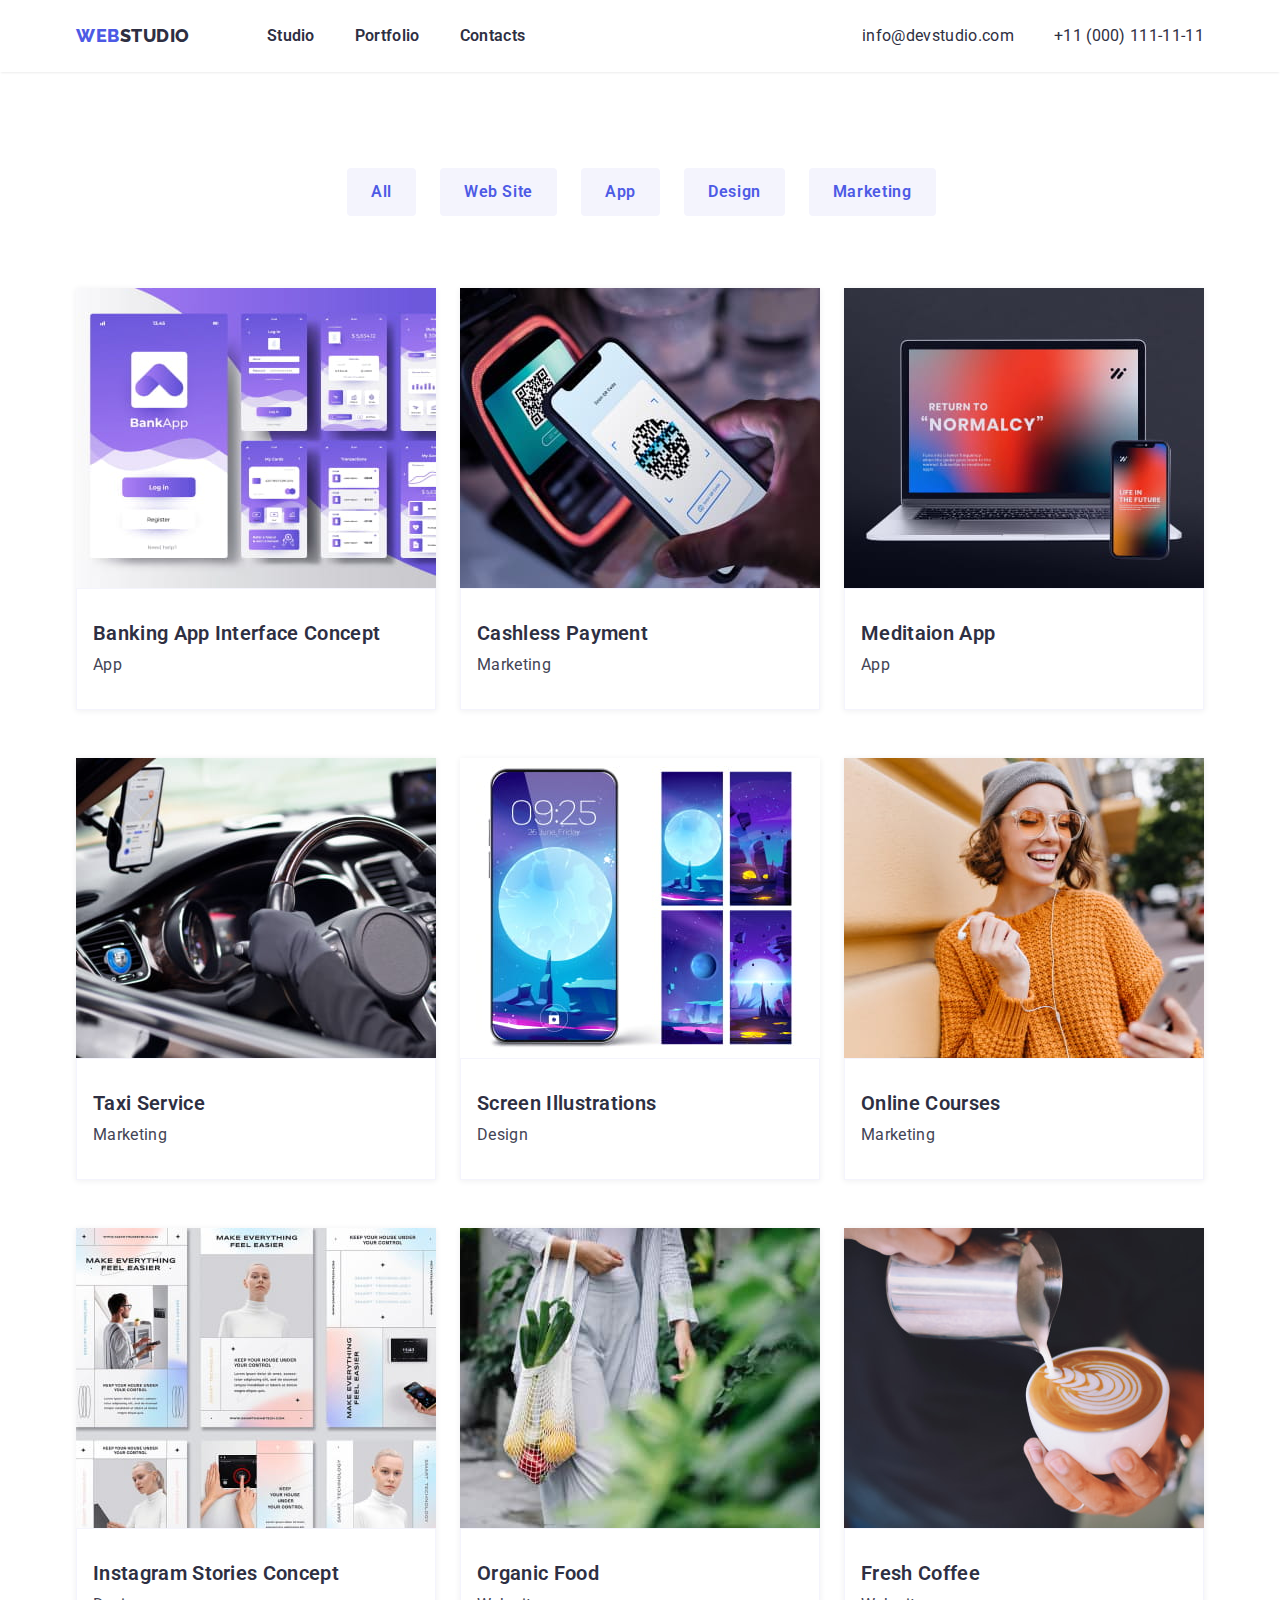
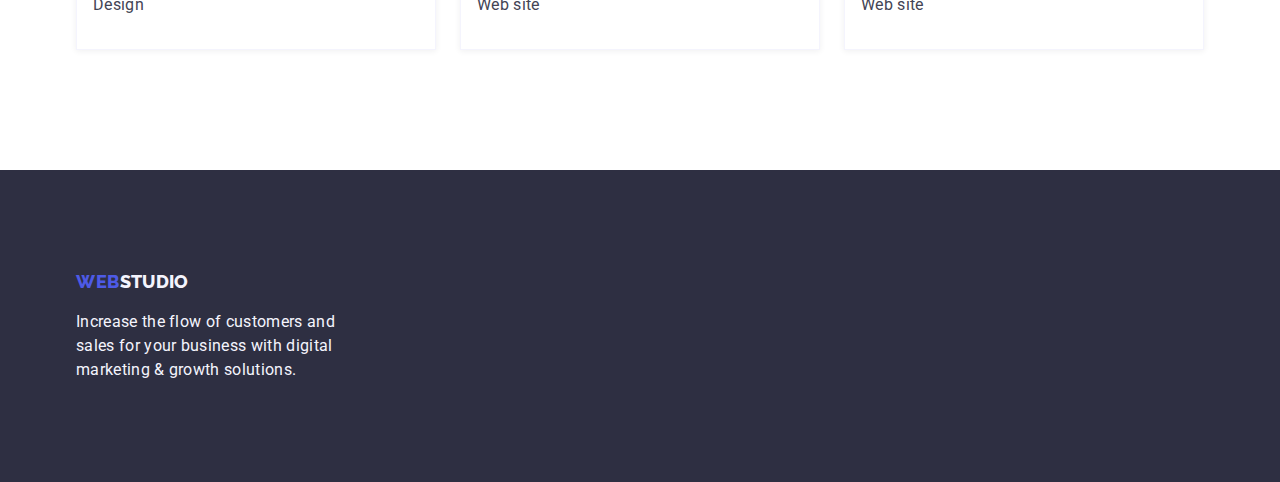
==== portfolio.html @ c6160f3b "Створення директорії" ====
<!DOCTYPE html>
<html lang="en">

<head>
    <meta charset="UTF-8">
    <meta http-equiv="X-UA-Compatible" content="IE=edge">
    <meta name="viewport" content="width=device-width, initial-scale=1.0">
    <link href="https://fonts.googleapis.com/css?family=Roboto:400,500,600,700,800" rel="stylesheet">
    <link href="https://fonts.googleapis.com/css?family=Raleway:400,800" rel="stylesheet">
    <link rel="stylesheet"
        href="https://cdnjs.cloudflare.com/ajax/libs/modern-normalize/1.1.0/modern-normalize.min.css">
    <link rel="stylesheet" href="./css/styles.css">

    <title>Webstudio</title>
</head>

<body>
    <header>
        <div class="container">
            <nav class="navigation">
                <!-- logo -->
                <a class="logo" href="./index.html"><span class="web">Web</span><span class="studio">studio</span></a>
                <ul class="nav-list">
                    <li><a class="navigation-item" href="./index.html">Studio</a></li>
                    <li><a class="navigation-item" href="./portfolio.html">Portfolio</a></li>
                    <li><a class="navigation-item" href="#">Contacts</a></li>
                </ul>

                <ul class="contacts">
                    <li><a class="contacts-item1" href="mailto:info@devstudio.com">info@devstudio.com</a></li>
                    <li><a class="contacts-item2" href="tel:+110001111111">+11 (000) 111-11-11</a></li>
                </ul>
            </nav>
        </div>
    </header>

    <main>
        <!-- Фільтри -->
        
            <section class="hero-portfolio">
                <div class="container">
                <h1 class="main-title">Portfolio</h1>
                <ul class="filters">
                    <li class="filter-buttons first-button"><button class="button " type="button"><span
                                class="text-buttons">All</span>
                        </button></li>
                    <li class="filter-buttons"><button class="button button-web" type="button"><span
                                class="text-buttons">Web
                                Site</span></button>
                    </li>
                    <li class="filter-buttons"><button class="button" type="button"><span
                                class="text-buttons">App</span></button></li>
                    <li class="filter-buttons"><button class="button button-design" type="button"><span
                                class="text-buttons">Design</span></button>
                    </li>
                    <li class="filter-buttons last-button"><button class="button " type="button"><span
                                class="text-buttons">Marketing</span></button>
                    </li>
                </ul>

                <!-- Картки -->
                <ul class="card-list ">
                    <li class="portfolio-card left-card">
                        <a href="#" class="card-link">
                            <img class="card-img" width="360" src="./images/portfolio/bankingApp.jpg"
                                alt="sample of website">
                            <div class="project-name-type">
                                <h2 class="project-name">Banking App Interface Concept</h2>
                                <p class="project-type">App</p>
                            </div>
                        </a>
                    </li>
                    <li class="portfolio-card ">
                        <a href="#" class="card-link">
                            <img class="card-img" width="360" src="./images/portfolio/CashlessPayment.jpg"
                                alt="sample of marketing">
                            <div class="project-name-type">
                                <h2 class="project-name">Cashless Payment</h2>
                                <p class="project-type">Marketing</p>
                            </div>
                        </a>
                    </li>
                    <li class="portfolio-card right-card">
                        <a href="#" class="card-link">
                            <img class="card-img" width="360" src="./images/portfolio/meditationApp.jpg"
                                alt="sample of application">
                            <div class="project-name-type">
                                <h2 class="project-name">Meditaion App</h2>
                                <p class="project-type">App</p>
                            </div>
                        </a>
                    </li>
                    <li class="portfolio-card left-card">
                        <a href="#" class="card-link">
                            <img class="card-img" width="360" src="./images/portfolio/taxiServis.jpg"
                                alt="sample of marketing">
                            <div class="project-name-type">
                                <h2 class="project-name">Taxi Service</h2>
                                <p class="project-type">Marketing</p>
                            </div>
                        </a>
                    </li>

                    <li class="portfolio-card">
                        <a href="#" class="card-link">
                            <img class="card-img" width="360" src="./images/portfolio/screenIllustration.jpg"
                                alt="sample of design">
                            <div class="project-name-type">
                                <h2 class="project-name">Screen Illustrations</h2>
                                <p class="project-type">Design</p>
                            </div>
                        </a>
                    </li>
                    <li class="portfolio-card right-card">
                        <a href="#" class="card-link">
                            <img class="card-img" width="360" src="./images/portfolio/onlineCourses.jpg"
                                alt="sample of marketing">
                            <div class="project-name-type">
                                <h2 class="project-name">Online Courses</h2>
                                <p class="project-type">Marketing</p>
                            </div>
                        </a>
                    </li>
                    <li class="portfolio-card left-card bottom-card">
                        <a href="#" class="card-link">
                            <img class="card-img" width="360" src="./images/portfolio/instagramStories.jpg"
                                alt="sample of design">
                            <div class="project-name-type">
                                <h2 class="project-name">Instagram Stories Concept</h2>
                                <p class="project-type">Design</p>
                            </div>
                        </a>
                    </li>
                    <li class="portfolio-card bottom-card">
                        <a href="#" class="card-link ">
                            <img class="card-img" width="360" src="./images/portfolio/organicFood.jpg"
                                alt="sampple of web site">
                            <div class="project-name-type">
                                <h2 class="project-name">Organic Food</h2>
                                <p class="project-type">Web site</p>
                            </div> 
                        </a>
                    </li>
                    <li class="portfolio-card right-card bottom-card">
                        <a href="#" class="card-link">
                            <img class="card-img" width="360" src="./images/portfolio/freshCoffe.jpg"
                                alt="sample of web site">
                            <div class="project-name-type">
                                <h2 class="project-name">Fresh Coffee</h2>
                                <p class="project-type">Web site</p>
                            </div> 
                        </a>
                    </li>
                </ul>
                </div>
            </section>
        
    </main>

    <footer>
        <div class="container">
            <a class="logo-footer" href="index.html"><span class="web">Web</span><span class="studio-footer">studio</span></a>
            <p class="footer-info">Increase the flow of customers and sales for your business with digital marketing &
                growth solutions.
            </p>
        </div>
    </footer>

</body>

</html>
---- css/styles.css ----
/* Обнуление */
*,
*::before,
*::after {
  padding: 0;
  margin: 0;
  border: 0;
  box-sizing: border-box;
}
a {
  text-decoration: none;
  color: var(--dark);
}
a:visited {
  color: black;
}
ul,
ol,
li {
  list-style: none;
}
img {
  vertical-align: top;
}
h1,
h2,
h3,
h4,
h5,
h6 {
  font-weight: inherit;
  font-size: inherit;
}
button {
  font-family: inherit;
}
/* ___________________________________________________________________________________________________________________________________________________ */
:root {
  --iris: #4d5ae5;
  --subtle-text: #8e8f99;
  --text: #434455;
  --light: #f4f4fd;
  --dark: #2e2f42;
  --accent: #e7e9fc;
  --success: #31d0aa;
}
body {
  font-family: "Roboto", sans-serif;
  color: var(--dark);
  letter-spacing: 0.02em;
}
.container {
  width: 1158px;
  padding-left: 15px;
  padding-right: 15px;
  margin: 0px auto;
}
.section {
  padding-bottom: 120px;
}
/* __________________________________________Header_____________________ */

header {
  box-shadow: 0 2px 2px -1px #ececec;
  padding: 24px 0px;
}
.navigation {
  display: flex;
}
.nav-list {
  display: flex;
}
.nav-list > li:not(:last-child) {
  margin-right: 40px;
}
.logo {
  color: var(--dark);
  margin-right: 77px;
}
.logo:hover {
  color: var(--text);
}
.logo:focus {
  color: var(--iris);
}
.web {
  font-family: "Raleway", sans-serif;
  font-weight: 800;
  font-size: 18px;
  line-height: 1.33;
  text-transform: uppercase;
  color: var(--iris);
  letter-spacing: 0.03em;
}
.studio {
  font-family: "Raleway", sans-serif;
  font-weight: 800;
  font-size: 18px;
  line-height: 1.33;
  text-transform: uppercase;
  letter-spacing: 0.03em;
}
.contacts {
  display: flex;
  color: var(--dark);
  cursor: pointer;

  margin-left: auto;
}
.navigation-item {
  font-weight: 600;
  font-size: 16px;
  line-height: 1.5;
}
.navigation-item:hover {
  color: var(--text);
}
.navigation-item:focus {
  color: var(--iris);
}
.contacts-item1 {
  display: inline-block;
  font-weight: 400;
  font-size: 16px;
  line-height: 1.5;

  margin-right: 40px;
}
.contacts-item1:hover {
  color: var(--text);
}
.contacts-item1:focus {
  color: var(--iris);
}
.contacts-item2 {
  display: inline-block;
  font-weight: 400;
  font-size: 16px;
  line-height: 1.5;
}
.contacts-item2:hover {
  color: var(--text);
}
.contacts-item2:focus {
  color: var(--iris);
}

/* ________________________________________Index__________________ */

.main-info {
  background-color: var(--dark);

  padding-top: 192px;
  padding-bottom: 192px;
}
.main-text {
  color: var(--light);
  font-weight: 600;
  font-size: 56px;
  line-height: 1.07;

  text-align: center;
}
.order-button {
  background-color: var(--iris);
  color: var(--light);
  box-shadow: 0px 4px 4px rgba(0, 0, 0, 0.15);
  border-radius: 4px;
  font-weight: 600;
  font-size: 16px;
  line-height: 1.18;
  letter-spacing: 0.04em;

  margin: 0 auto;
  display: block;
  margin-top: 48px;
  padding: 16px 32px;
}
.order-button:focus {
  background-color: #404bbf;
  border: none;
}
.features {
  padding-top: 120px;
}
.feature-main {
  color: transparent;
  font-size: 0;
}
.feature-list {
  display: flex;
}
.feature:not(:last-child) {
  margin-right: 24px;
}
.feature {
  width: 264px;
}
.feature-title {
  font-weight: 600;
  font-size: 20px;
  line-height: 1.2;

  margin-bottom: 8px;
}
.feature-text {
  font-weight: 400;
  font-size: 16px;
  line-height: 1.5;
}
.what-we-do {
  text-align: center;
}

.what-we-do-title {
  font-weight: 600;
  font-size: 36px;
  line-height: 1.11;
  text-transform: capitalize;

  margin-bottom: 72px;
}
.what-we-do-cards {
  display: flex;
}
.what-we-do-img {
  display: inline-block;
}
.what-we-do-card:not(:last-child) {
  margin-right: 24px;
}
.our-team {
  background-color: var(--light);

  text-align: center;
  padding-top: 120px;
}
.our-team-title {
  font-weight: 600;
  font-size: 36px;
  line-height: 1.11;
  text-transform: capitalize;

  margin-bottom: 72px;
}
.our-team-list {
  display: flex;
}
.our-team-cards {
  background-color: #fff;

  /* box-shadow: 0px 1px 6px rgba(46, 47, 66, 0.08),
    0px 1px 1px rgba(46, 47, 66, 0.16), 0px 2px 1px rgba(46, 47, 66, 0.08);
  border-radius: 0px 0px 4px 4px; */
}

.our-team-img {
  display: inline-block;
}
.our-team-name-position {
  padding-top: 32px;

  padding-bottom: 32px;
}
.our-team-name {
  font-weight: 600;
  font-size: 20px;
  line-height: 1.2;
  text-align: center;

  margin-bottom: 8px;
}
.our-team-position {
  color: var(--text);
  font-size: 16px;
  line-height: 1.5;
  text-align: center;
}

.our-team-cards:not(:last-child) {
  margin-right: 24px;
}

/* ___________________________________________Portfolio_________________ */

.hero-portfolio {
  padding-top: 96px;
  padding-bottom: 120px;
}
.main-title {
  color: transparent;
  font-size: 0;
}

.filters {
  display: flex;
  margin-bottom: 72px;
}
.button {
  background-color: var(--light);
  cursor: pointer;
  /* border: 1px solid #e7e9fc; */
  border-radius: 4px;
  font-weight: 600;
  font-size: 16px;
  line-height: 1.5;
  text-align: center;
  letter-spacing: 0.04em;
  color: var(--iris);

  padding: 8px 16px;
}
.filter-button:hover {
  background-color: var(--accent);
}
.filter-button:focus {
  background-color: var(--iris);
  color: var(--light);
}
.filter-buttons {
  margin-right: 24px;
}
.first-button {
  margin-left: 271px;
}
.text-buttons {
  display: inline-block;
  padding: 4px 8px;
}
.last-button {
  margin-right: 0;
}

.card-list {
  display: flex;
  flex-wrap: wrap;
  row-gap: 48px;
  column-gap: 24px;
}
.portfolio-card {
  box-shadow: 0px 1px 6px rgba(46, 47, 66, 0.08);

  display: inline-block;
}
.card-img {
  display: inline-block;
}
.right-card {
  column-gap: 0px;
}

.bottom-card {
  row-gap: 0px;
}
.project-name-type {
  border: 0.5px solid var(--light);
  
  padding-left: 16px;
  padding-bottom: 32px;
  padding-top: 32px;

}
.project-type {
  font-size: 16px;
  line-height: 1.5;
  color: var(--text);

}
.project-name {
  font-weight: 600;
  font-size: 20px;
  line-height: 1.2;
  color: var(--dark);

  margin-bottom: 8px;
}

/* _____________________Footer_________________ */
footer {
  background-color: var(--dark);
  padding-top: 100px;

  padding-bottom: 100px;
}
.footer-info {
  font-size: 16px;
  line-height: 1.5;
  color: var(--light);

  max-width: 264px;
}
.logo-footer {
  display: inline-block;
  margin-bottom: 16px;
}
.studio-footer {
  color: var(--light);
  font-family: "Raleway", sans-serif;
  font-weight: 800;
  font-size: 18px;
  line-height: 1.17;
  text-transform: uppercase;
}
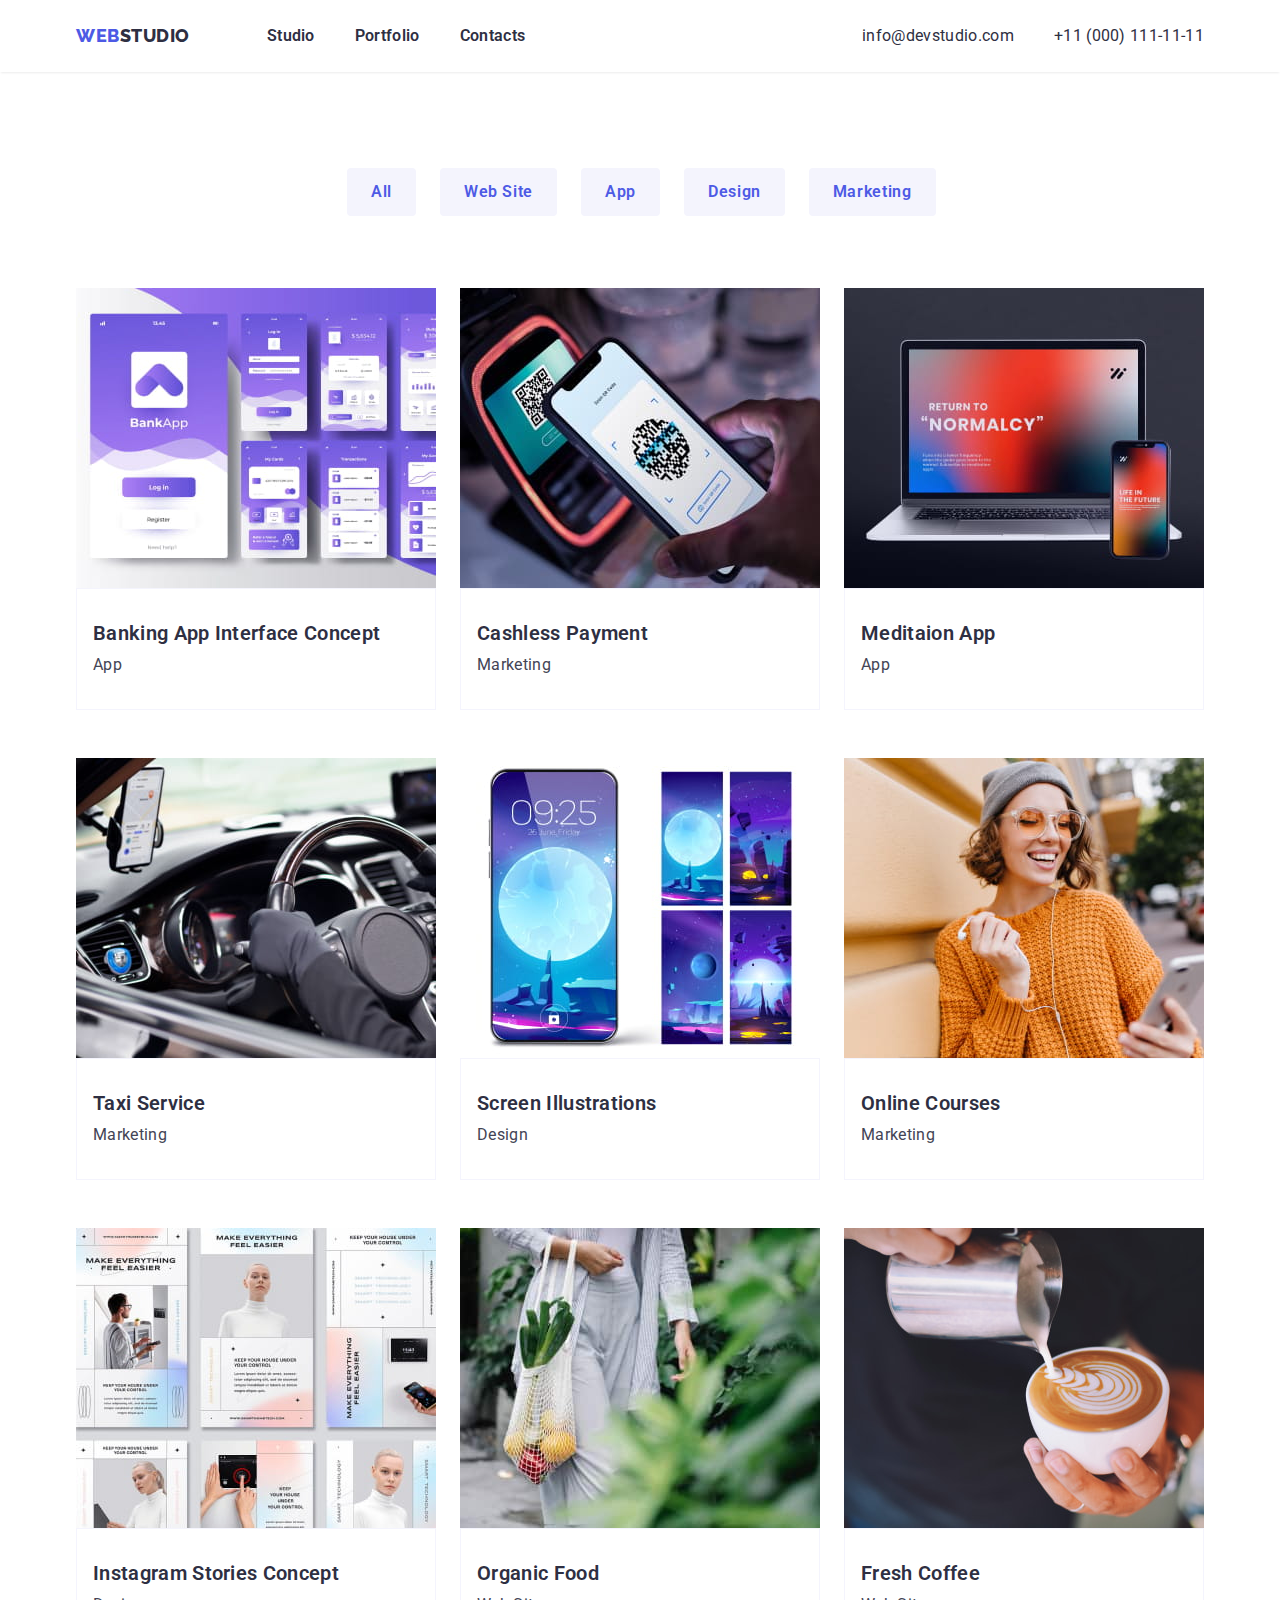
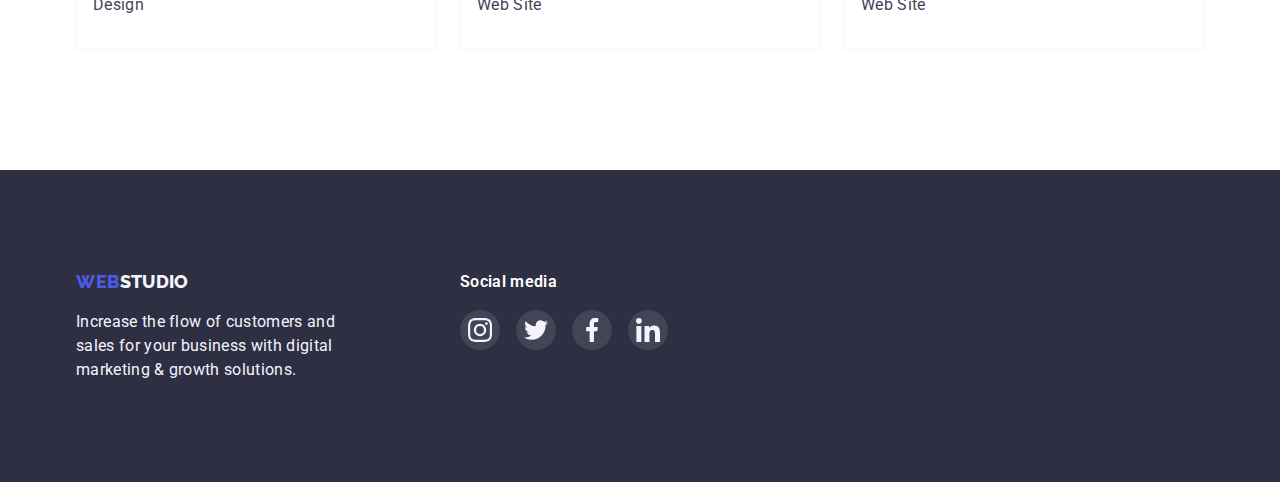
==== commit 6066f303: "Оформлення ДЗ-4" ====
--- a/portfolio.html
+++ b/portfolio.html
@@ -36,9 +36,9 @@
 
     <main>
         <!-- Фільтри -->
-        
-            <section class="hero-portfolio">
-                <div class="container">
+
+        <section class="hero-portfolio">
+            <div class="container">
                 <h1 class="main-title">Portfolio</h1>
                 <ul class="filters">
                     <li class="filter-buttons first-button"><button class="button " type="button"><span
@@ -60,7 +60,7 @@
 
                 <!-- Картки -->
                 <ul class="card-list ">
-                    <li class="portfolio-card left-card">
+                    <li class="portfolio-card">
                         <a href="#" class="card-link">
                             <img class="card-img" width="360" src="./images/portfolio/bankingApp.jpg"
                                 alt="sample of website">
@@ -80,7 +80,7 @@
                             </div>
                         </a>
                     </li>
-                    <li class="portfolio-card right-card">
+                    <li class="portfolio-card">
                         <a href="#" class="card-link">
                             <img class="card-img" width="360" src="./images/portfolio/meditationApp.jpg"
                                 alt="sample of application">
@@ -90,7 +90,7 @@
                             </div>
                         </a>
                     </li>
-                    <li class="portfolio-card left-card">
+                    <li class="portfolio-card">
                         <a href="#" class="card-link">
                             <img class="card-img" width="360" src="./images/portfolio/taxiServis.jpg"
                                 alt="sample of marketing">
@@ -111,7 +111,7 @@
                             </div>
                         </a>
                     </li>
-                    <li class="portfolio-card right-card">
+                    <li class="portfolio-card">
                         <a href="#" class="card-link">
                             <img class="card-img" width="360" src="./images/portfolio/onlineCourses.jpg"
                                 alt="sample of marketing">
@@ -121,7 +121,7 @@
                             </div>
                         </a>
                     </li>
-                    <li class="portfolio-card left-card bottom-card">
+                    <li class="portfolio-card bottom-card">
                         <a href="#" class="card-link">
                             <img class="card-img" width="360" src="./images/portfolio/instagramStories.jpg"
                                 alt="sample of design">
@@ -137,35 +137,73 @@
                                 alt="sampple of web site">
                             <div class="project-name-type">
                                 <h2 class="project-name">Organic Food</h2>
-                                <p class="project-type">Web site</p>
-                            </div> 
-                        </a>
-                    </li>
-                    <li class="portfolio-card right-card bottom-card">
+                                <p class="project-type">Web Site</p>
+                            </div>
+                        </a>
+                    </li>
+                    <li class="portfolio-card bottom-card">
                         <a href="#" class="card-link">
                             <img class="card-img" width="360" src="./images/portfolio/freshCoffe.jpg"
                                 alt="sample of web site">
                             <div class="project-name-type">
                                 <h2 class="project-name">Fresh Coffee</h2>
-                                <p class="project-type">Web site</p>
-                            </div> 
-                        </a>
-                    </li>
-                </ul>
-                </div>
-            </section>
-        
+                                <p class="project-type">Web Site</p>
+                            </div>
+                        </a>
+                    </li>
+                </ul>
+            </div>
+        </section>
+
     </main>
 
     <footer>
-        <div class="container">
-            <a class="logo-footer" href="index.html"><span class="web">Web</span><span class="studio-footer">studio</span></a>
-            <p class="footer-info">Increase the flow of customers and sales for your business with digital marketing &
-                growth solutions.
-            </p>
+        <div class="container footer-flex">
+            <div>
+                <a class="logo-footer" href="#"><span class="web">Web</span><span class="studio-footer">studio</span></a>
+    
+                <p class="footer-info">Increase the flow of customers and sales for your business with digital marketing
+                    &
+                    growth solutions.
+                </p>
+            </div>
+            <div class="social-footer">
+                <p>Social media</p>
+                <ul class="icons-footer">
+                    <li>
+                        <a href="#" class="social-link-footer">
+                            <svg class="icon-footer">
+                                <use href="./images/svg/icons.svg#icon-instagram-2"></use>
+                            </svg>
+                        </a>
+                    </li>
+                    <li>
+                        <a href="#" class="social-link-footer">
+                            <svg class="icon-footer">
+                                <use href="./images/svg/icons.svg#icon-twitter-1"></use>
+                            </svg>
+                        </a>
+                    </li>
+                    <li> <a href="#" class="social-link-footer">
+                            <svg class="icon-footer">
+                                <use href="./images/svg/icons.svg#icon-facebook-1"></use>
+                            </svg>
+                        </a></li>
+                    <li>
+                        <a href="#" class="social-link-footer">
+                            <svg class="icon-footer">
+                                <use href="./images/svg/icons.svg#icon-linkedin-1"></use>
+                            </svg>
+                        </a>
+                    </li>
+                </ul>
+            </div>
+    
+    
         </div>
     </footer>
-
 </body>
 
+</body>
+
 </html>--- a/css/styles.css
+++ b/css/styles.css
@@ -150,8 +150,24 @@
 .main-info {
   background-color: var(--dark);
 
+  min-width: 1440px;
+  height: 600px;
   padding-top: 192px;
   padding-bottom: 192px;
+  margin-left: auto;
+  margin-right: auto;
+
+  background-image: linear-gradient(
+      to right,
+      rgba(46, 47, 66, 0.7),
+      rgba(46, 47, 66, 0.7)
+    ),
+    url(../images/main/hero.jpg);
+
+  background-repeat: no-repeat;
+  background-position: center;
+  background-size: cover;
+  max-width: 1600px;
 }
 .main-text {
   color: var(--light);
@@ -164,21 +180,28 @@
 .order-button {
   background-color: var(--iris);
   color: var(--light);
-  box-shadow: 0px 4px 4px rgba(0, 0, 0, 0.15);
+box-shadow: 0px 4px 4px rgba(0, 0, 0, 0.15);
   border-radius: 4px;
   font-weight: 600;
   font-size: 16px;
   line-height: 1.18;
   letter-spacing: 0.04em;
+  cursor: pointer;
 
   margin: 0 auto;
   display: block;
   margin-top: 48px;
   padding: 16px 32px;
 }
+.order-button:hover {
+  box-shadow: 0px 1px 6px rgba(46, 47, 66, 0.08),
+    0px 1px 1px rgba(46, 47, 66, 0.16), 0px 2px 1px rgba(46, 47, 66, 0.08);
+}
 .order-button:focus {
   background-color: #404bbf;
   border: none;
+  cursor: pointer;
+  box-shadow: 0px 4px 4px rgba(0, 0, 0, 0.15);
 }
 .features {
   padding-top: 120px;
@@ -196,6 +219,18 @@
 .feature {
   width: 264px;
 }
+.feature-img {
+  display: flex;
+  background-color: var(--light);
+  width: 264px;
+  height: 112px;
+  align-items: center;
+  justify-content: center;
+}
+.icon-feature {
+  width: 64px;
+  height: 64px;
+}
 .feature-title {
   font-weight: 600;
   font-size: 20px;
@@ -249,18 +284,16 @@
 .our-team-cards {
   background-color: #fff;
 
-  /* box-shadow: 0px 1px 6px rgba(46, 47, 66, 0.08),
+  box-shadow: 0px 1px 6px rgba(46, 47, 66, 0.08),
     0px 1px 1px rgba(46, 47, 66, 0.16), 0px 2px 1px rgba(46, 47, 66, 0.08);
-  border-radius: 0px 0px 4px 4px; */
+  border-radius: 0px 0px 4px 4px;
 }
 
 .our-team-img {
   display: inline-block;
 }
 .our-team-name-position {
-  padding-top: 32px;
-
-  padding-bottom: 32px;
+  padding: 32px 16px;
 }
 .our-team-name {
   font-weight: 600;
@@ -275,12 +308,69 @@
   font-size: 16px;
   line-height: 1.5;
   text-align: center;
+  margin-bottom: 8px;
 }
 
 .our-team-cards:not(:last-child) {
   margin-right: 24px;
 }
 
+.icons {
+  display: flex;
+}
+.icons li:not(:last-child) {
+  margin-right: 24px;
+}
+.icon-social-team {
+  display: flex;
+  align-items: center;
+  justify-content: center;
+  width: 40px;
+  height: 40px;
+  background-color: var(--iris);
+  border-radius: 50%;
+}
+.icon {
+  width: 24px;
+  height: 24px;
+  margin-top: 4px;
+  margin-bottom: 4px;
+}
+.section-customers {
+  padding-top: 120px;
+  padding-bottom: 120px;
+}
+.customers-main-text {
+  font-weight: 700;
+  font-size: 36px;
+  line-height: 1.17;
+  text-align: center;
+  letter-spacing: 0.03em;
+  color: var(--dark);
+
+  margin-bottom: 72px;
+}
+
+.list-customers {
+  display: flex;
+  align-items: center;
+  justify-content: center;
+}
+.customer-items:not(:last-child) {
+  margin-right: 24px;
+}
+.icon-customers {
+  fill: #8e8f99;
+  border: 2px solid #8e8f99;
+  border-radius: 7px;
+  width: 158px;
+  height: 88px;
+}
+
+.icon-customers:hover {
+  fill: var(--iris);
+  border: 2px solid var(--iris);
+}
 /* ___________________________________________Portfolio_________________ */
 
 .hero-portfolio {
@@ -288,8 +378,16 @@
   padding-bottom: 120px;
 }
 .main-title {
-  color: transparent;
-  font-size: 0;
+  position: absolute;
+  width: 1px;
+  height: 1px;
+  margin: -1px;
+  border: 0;
+  padding: 0;
+  white-space: nowrap;
+  clip-path: inset(100%);
+  clip: rect(0 0 0 0);
+  overflow: hidden;
 }
 
 .filters {
@@ -310,12 +408,16 @@
 
   padding: 8px 16px;
 }
-.filter-button:hover {
+.button:hover {
   background-color: var(--accent);
-}
-.filter-button:focus {
+  box-shadow: 0px 3px 1px rgba(0, 0, 0, 0.1), 0px 2px 1px rgba(0, 0, 0, 0.08),
+    0px 2px 2px rgba(0, 0, 0, 0.12);
+}
+.button:focus {
   background-color: var(--iris);
   color: var(--light);
+  box-shadow: 0px 3px 1px rgba(0, 0, 0, 0.1), 0px 2px 1px rgba(0, 0, 0, 0.08),
+    0px 2px 2px rgba(0, 0, 0, 0.12);
 }
 .filter-buttons {
   margin-right: 24px;
@@ -338,33 +440,35 @@
   column-gap: 24px;
 }
 .portfolio-card {
-  box-shadow: 0px 1px 6px rgba(46, 47, 66, 0.08);
-
-  display: inline-block;
+  /* box-shadow: 0px 1px 6px rgba(46, 47, 66, 0.08); */
+
+  display: inline-block;
+}
+.portfolio-card:hover {
+  box-shadow: 0px 1px 6px rgba(46, 47, 66, 0.08),
+    0px 1px 1px rgba(46, 47, 66, 0.16), 0px 2px 1px rgba(46, 47, 66, 0.08);
 }
 .card-img {
   display: inline-block;
 }
-.right-card {
+.potrfolio-card:nth-child(3n) {
   column-gap: 0px;
 }
 
-.bottom-card {
+.portfolio-card:nth-last-child(-n + 3) {
   row-gap: 0px;
 }
 .project-name-type {
   border: 0.5px solid var(--light);
-  
+
   padding-left: 16px;
   padding-bottom: 32px;
   padding-top: 32px;
-
 }
 .project-type {
   font-size: 16px;
   line-height: 1.5;
   color: var(--text);
-
 }
 .project-name {
   font-weight: 600;
@@ -381,6 +485,10 @@
   padding-top: 100px;
 
   padding-bottom: 100px;
+}
+.footer-flex {
+  display: flex;
+  align-items: start;
 }
 .footer-info {
   font-size: 16px;
@@ -401,3 +509,40 @@
   line-height: 1.17;
   text-transform: uppercase;
 }
+.social-footer {
+  font-weight: 600;
+  font-size: 16px;
+  line-height: 1.5;
+  letter-spacing: 0.02em;
+  color: #fff;
+
+  margin-left: 120px;
+}
+.social-footer p {
+  margin-bottom: 16px;
+}
+
+.icons-footer {
+  display: flex;
+}
+
+.social-link-footer {
+  display: flex;
+  width: 40px;
+  height: 40px;
+  background-color: rgb(67, 68, 85);
+  border-radius: 50%;
+  align-items: center;
+  justify-content: center;
+}
+.icons-footer li:not(:last-child) {
+  margin-right: 16px;
+}
+.icon-footer {
+  width: 24px;
+  height: 24px;
+}
+
+.social-link-footer:hover {
+  background-color: #31d0aa;
+}
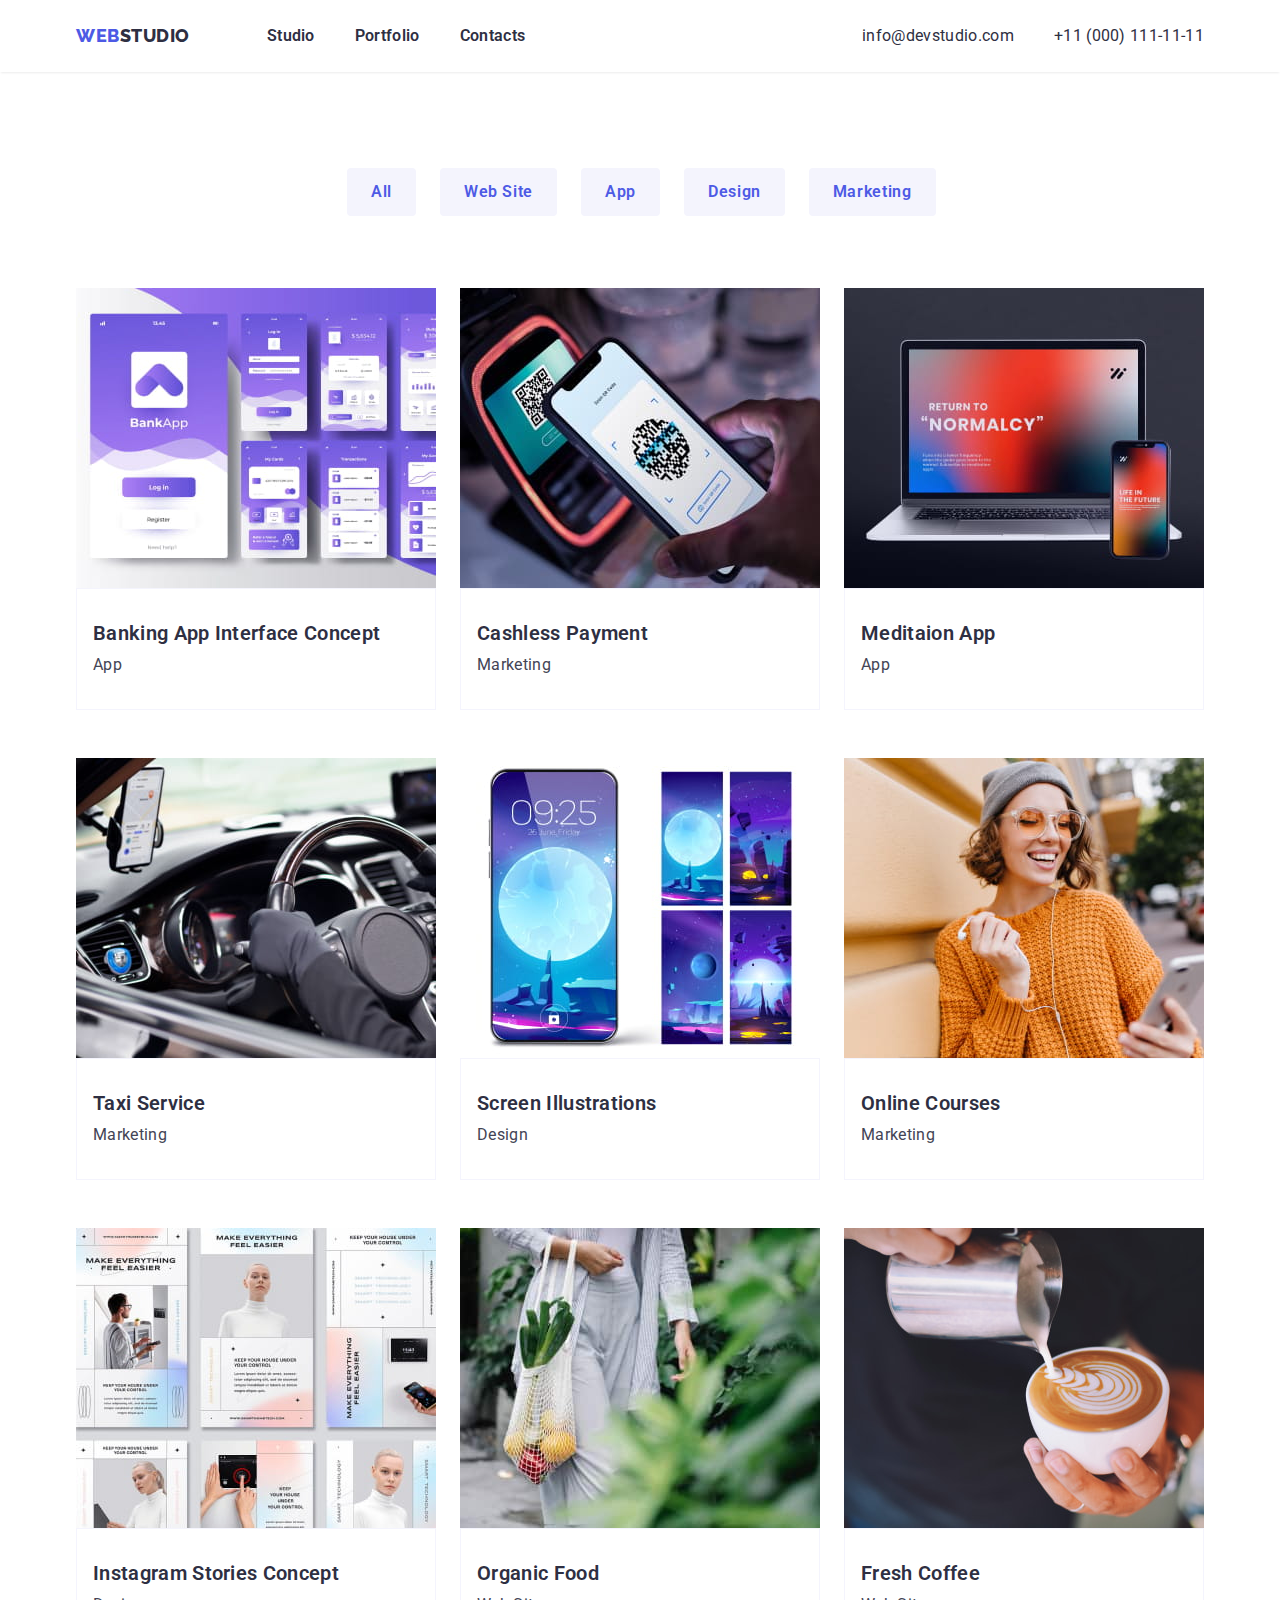
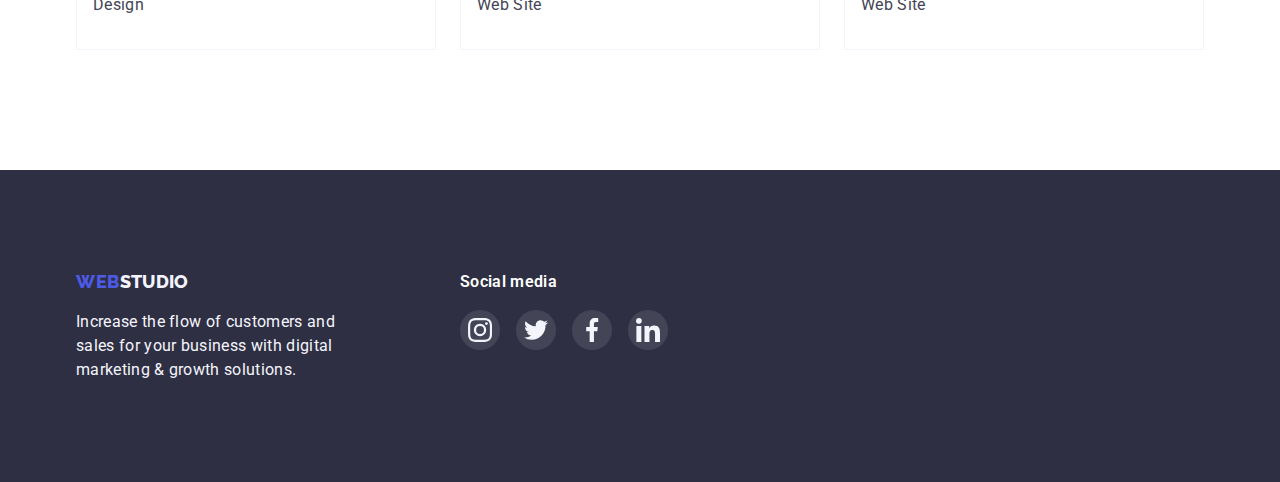
==== commit 76322fb4: "доопрацювання" ====
--- a/portfolio.html
+++ b/portfolio.html
@@ -173,26 +173,26 @@
                     <li>
                         <a href="#" class="social-link-footer">
                             <svg class="icon-footer">
-                                <use href="./images/svg/icons.svg#icon-instagram-2"></use>
+                                <use href="./images/svg/icons.svg#icon-instagram"></use>
                             </svg>
                         </a>
                     </li>
                     <li>
                         <a href="#" class="social-link-footer">
                             <svg class="icon-footer">
-                                <use href="./images/svg/icons.svg#icon-twitter-1"></use>
+                                <use href="./images/svg/icons.svg#icon-twitter"></use>
                             </svg>
                         </a>
                     </li>
                     <li> <a href="#" class="social-link-footer">
                             <svg class="icon-footer">
-                                <use href="./images/svg/icons.svg#icon-facebook-1"></use>
+                                <use href="./images/svg/icons.svg#icon-facebook"></use>
                             </svg>
                         </a></li>
                     <li>
                         <a href="#" class="social-link-footer">
                             <svg class="icon-footer">
-                                <use href="./images/svg/icons.svg#icon-linkedin-1"></use>
+                                <use href="./images/svg/icons.svg#icon-linkedin"></use>
                             </svg>
                         </a>
                     </li>
--- a/css/styles.css
+++ b/css/styles.css
@@ -150,12 +150,13 @@
 .main-info {
   background-color: var(--dark);
 
-  min-width: 1440px;
-  height: 600px;
-  padding-top: 192px;
-  padding-bottom: 192px;
+  min-width: 1158px;
+  height: 603px;
+
   margin-left: auto;
   margin-right: auto;
+  max-width: 1600px;
+padding: 192px 15px;
 
   background-image: linear-gradient(
       to right,
@@ -167,7 +168,6 @@
   background-repeat: no-repeat;
   background-position: center;
   background-size: cover;
-  max-width: 1600px;
 }
 .main-text {
   color: var(--light);
@@ -226,6 +226,7 @@
   height: 112px;
   align-items: center;
   justify-content: center;
+  margin-bottom: 8px;
 }
 .icon-feature {
   width: 64px;
@@ -317,6 +318,8 @@
 
 .icons {
   display: flex;
+  padding-top: 4px;
+    padding-bottom: 4px;
 }
 .icons li:not(:last-child) {
   margin-right: 24px;
@@ -331,8 +334,8 @@
   border-radius: 50%;
 }
 .icon {
-  width: 24px;
-  height: 24px;
+  width: 16px;
+  height: 16px;
   margin-top: 4px;
   margin-bottom: 4px;
 }
@@ -354,14 +357,13 @@
 .list-customers {
   display: flex;
   align-items: center;
-  justify-content: center;
 }
 .customer-items:not(:last-child) {
   margin-right: 24px;
 }
 .icon-customers {
   fill: #8e8f99;
-  border: 2px solid #8e8f99;
+  border: 1px solid #8e8f99;
   border-radius: 7px;
   width: 158px;
   height: 88px;
@@ -369,7 +371,7 @@
 
 .icon-customers:hover {
   fill: var(--iris);
-  border: 2px solid var(--iris);
+  border: 1px solid var(--iris);
 }
 /* ___________________________________________Portfolio_________________ */
 
